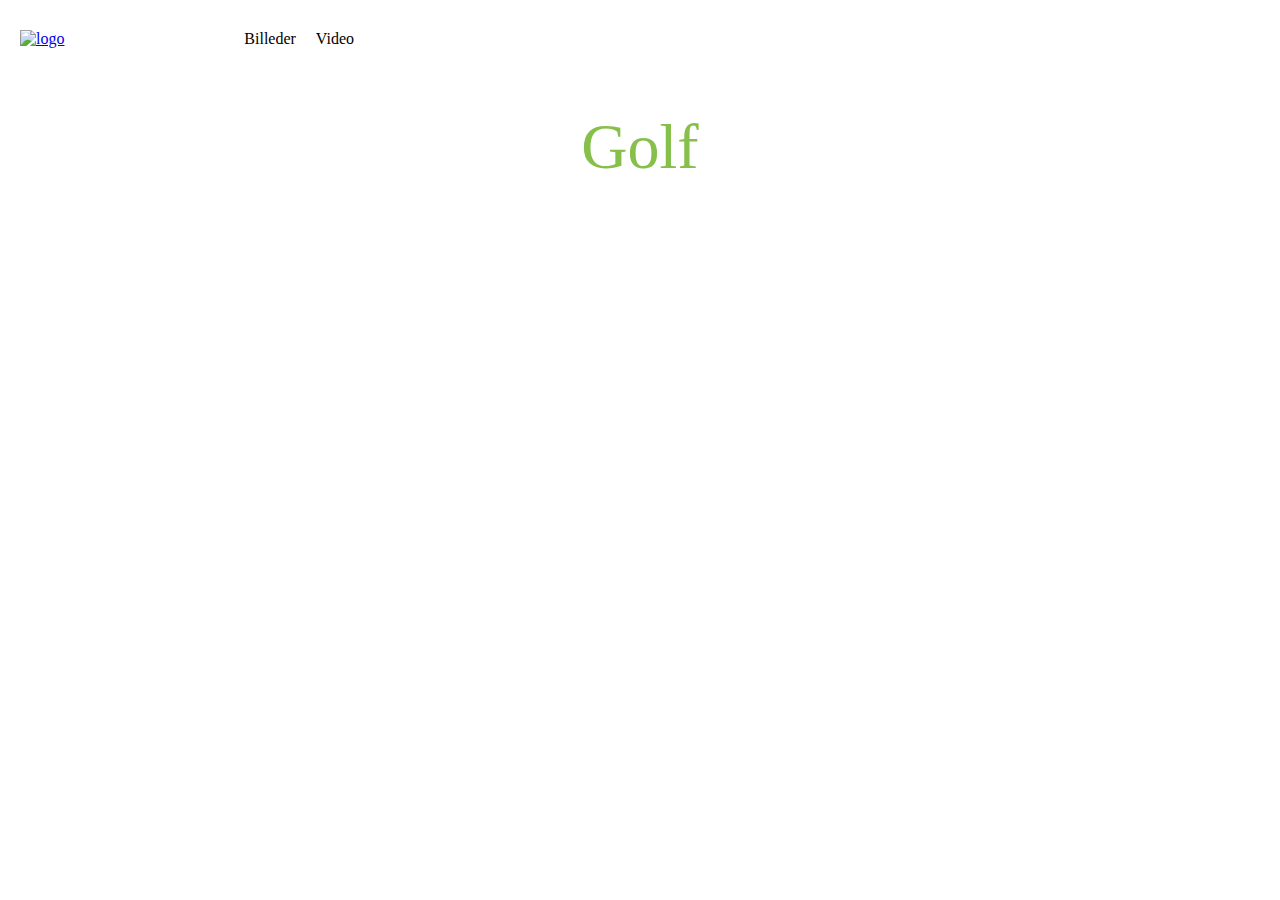
==== index.html @ 60ef6759 "første udkast" ====
<!DOCTYPE html>
<html lang="en">

<head>
    <meta charset="UTF-8">
    <meta http-equiv="X-UA-Compatible" content="IE=edge">
    <meta name="viewport" content="width=device-width, initial-scale=1.0">
    <link rel="stylesheet" href="style.css">
    <title>Video</title>
</head>

<body>
    <header>
        <div class="logo">
            <a href="index.html"> <img src="golf_billeder/Unknown.png" alt="logo"></a>
        </div>
        <nav>
            <ul class="menu">
                <li><a href="billeder.html">Billeder</a></li>
                <li><a href="video.html">Video</a></li>
            </ul>
        </nav>
    </header>
    <main>
        <h1>Golf</h1>
        <div> <img src="golf_billeder/billede1.HEIC" alt=""></div>
    </main>
</body>

</html>
---- style.css ----
* {
  margin: 0;
  padding: 0;
  box-sizing: border-box;
}

main {
  max-width: 1200px;
  margin: 0 auto 0 auto;
}

img {
  width: 100%;
  height: auto;
  display: block;
}

h1 {
  font-size: 4rem;
  font-weight: 100;
  color: rgb(134, 192, 75);
  margin-bottom: 1.5rem;
  margin-top: 2rem;
  text-align: center;
}

/************ MENU ************/
.logo {
  width: 20%;
}
header {
  display: flex;
  justify-content: space-between;
  align-items: center;
  padding: 20px;
  width: 30%;
}

nav {
  display: flex;
  align-items: center;
}

.menu {
  display: flex;
  list-style: none;
  margin: 0;
  padding: 0;
}

.menu a {
  display: block;
  padding: 10px;
  color: rgb(0, 0, 0);
  text-decoration: none;
  transition: color 0.3s;
}

/************************* VIDEO ***************************/
video {
  aspect-ratio: 16/9;
  width: 100%;
}
.video {
  display: grid;
  grid-template-columns: 1fr 1fr;
  gap: 10px;
}
iframe {
  aspect-ratio: 16/9;
  width: 100%;
  height: auto;
}
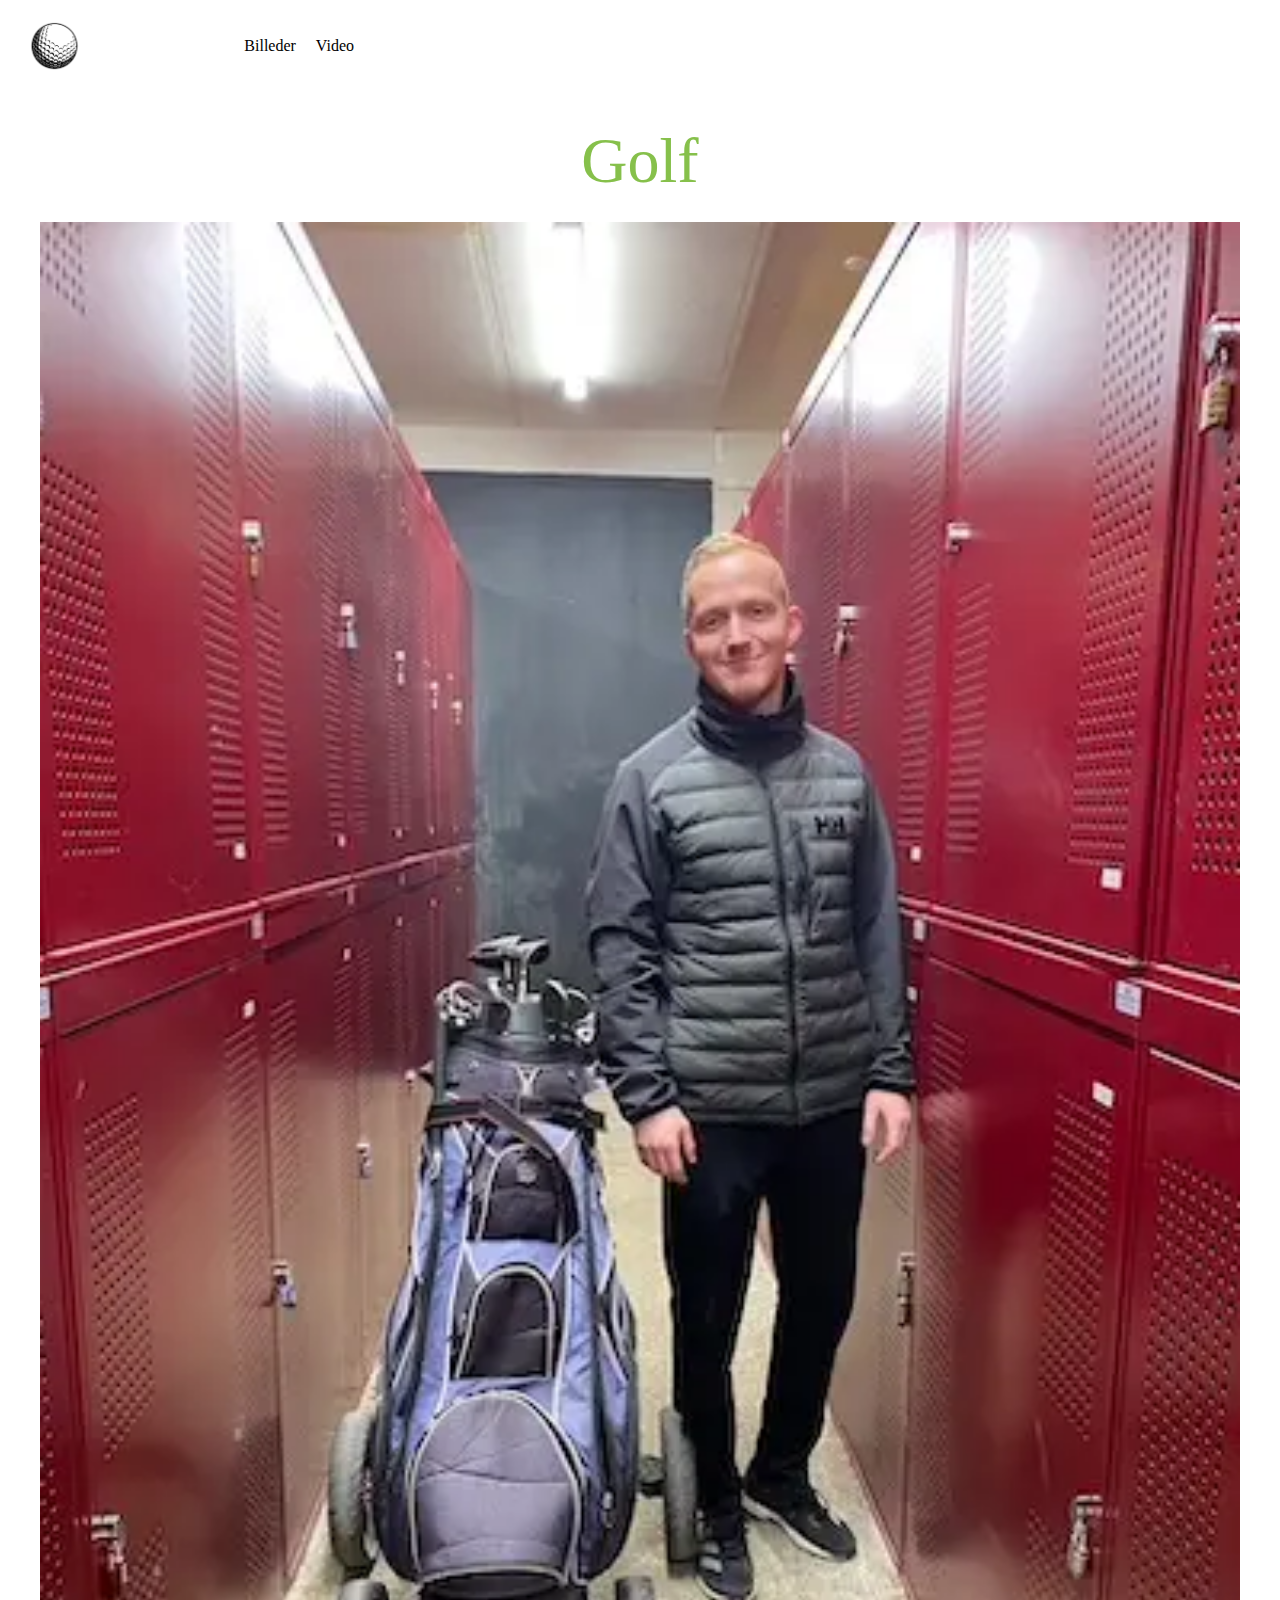
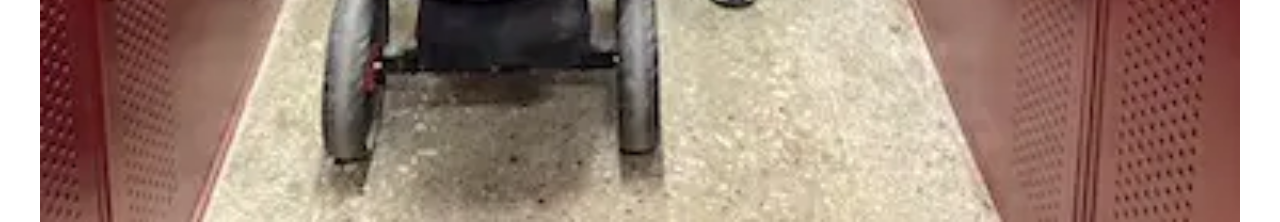
==== commit a19075e4: "version 2" ====
--- a/index.html
+++ b/index.html
@@ -23,7 +23,7 @@
     </header>
     <main>
         <h1>Golf</h1>
-        <div> <img src="golf_billeder/billede1.HEIC" alt=""></div>
+        <div> <img src="golf_billeder/billede1.webp" alt=""></div>
     </main>
 </body>
 
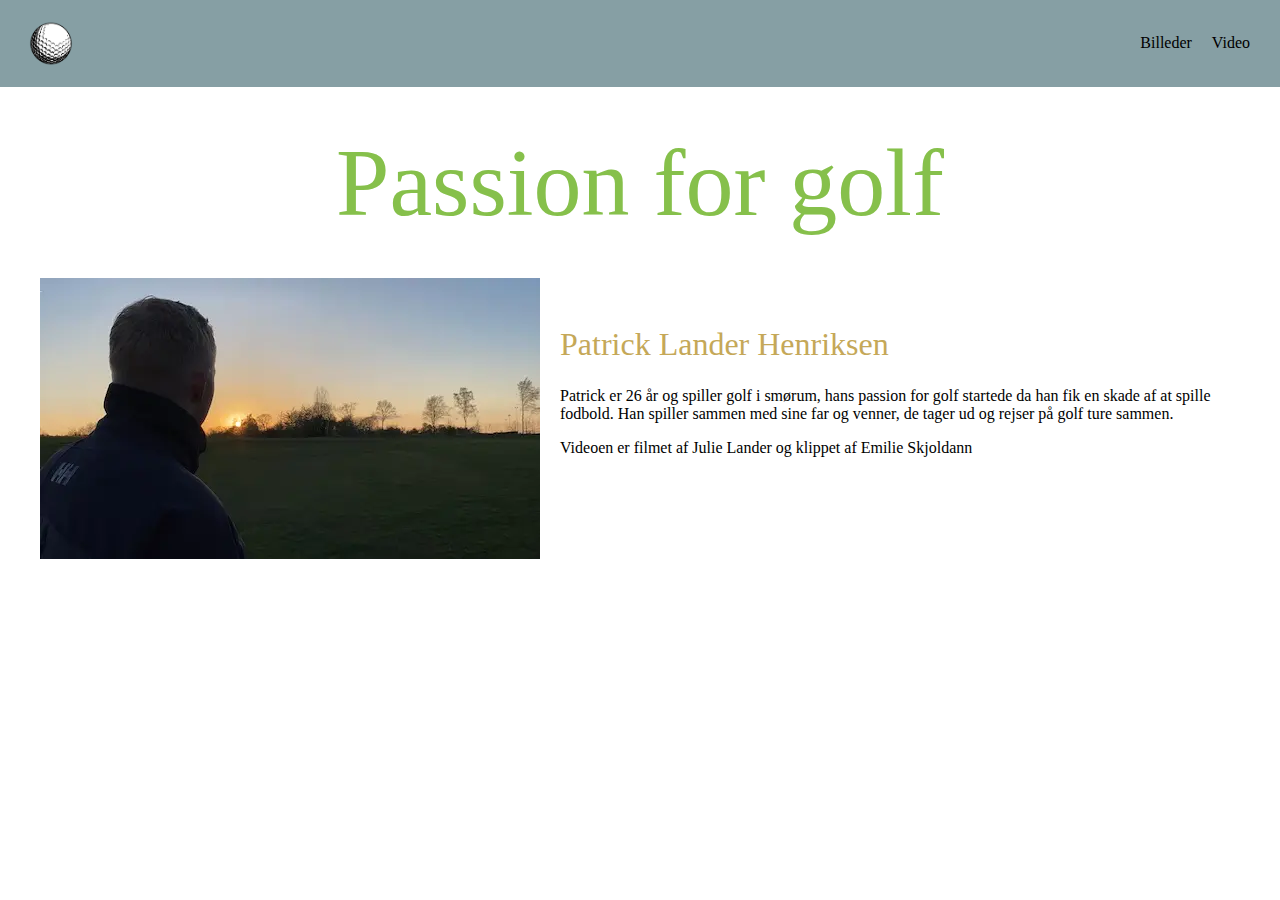
==== commit 83bc08ee: "version 3" ====
--- a/index.html
+++ b/index.html
@@ -6,6 +6,7 @@
     <meta http-equiv="X-UA-Compatible" content="IE=edge">
     <meta name="viewport" content="width=device-width, initial-scale=1.0">
     <link rel="stylesheet" href="style.css">
+    <link rel="stylesheet" href="layout.css">
     <title>Video</title>
 </head>
 
@@ -22,8 +23,18 @@
         </nav>
     </header>
     <main>
-        <h1>Golf</h1>
-        <div> <img src="golf_billeder/billede1.webp" alt=""></div>
+        <h1>Passion for golf</h1>
+        <section class="grid_1">
+            <div class="col"> <img src="golf_billeder/billede3.webp" alt=""></div>
+            <div class="col_05">
+                <h2>Patrick Lander Henriksen</h2>
+                <p> Patrick er 26 år og spiller golf i smørum, hans passion for golf startede da han fik en skade af at
+                    spille fodbold. Han spiller sammen med sine far og venner, de tager ud og rejser på golf ture
+                    sammen.</p>
+                <p>Videoen er filmet af Julie Lander og klippet af Emilie Skjoldann</p>
+
+            </div>
+        </section>
     </main>
 </body>
 
--- a/style.css
+++ b/style.css
@@ -16,29 +16,41 @@
 }
 
 h1 {
-  font-size: 4rem;
+  font-size: 6rem;
   font-weight: 100;
   color: rgb(134, 192, 75);
+  margin-bottom: 2.5rem;
+  margin-top: 2.5rem;
+  text-align: center;
+}
+h2 {
+  font-size: 2rem;
+  font-weight: 100;
+  color: rgb(197, 168, 88);
   margin-bottom: 1.5rem;
-  margin-top: 2rem;
-  text-align: center;
+  margin-top: 3rem;
+}
+
+p {
+  margin-top: 1rem;
+  margin-bottom: 1rem;
 }
 
 /************ MENU ************/
 .logo {
-  width: 20%;
+  width: 5%;
 }
 header {
   display: flex;
   justify-content: space-between;
   align-items: center;
   padding: 20px;
-  width: 30%;
+  background-color: #869fa4;
 }
 
 nav {
   display: flex;
-  align-items: center;
+  align-items: end;
 }
 
 .menu {
--- a/layout.css
+++ b/layout.css
@@ -0,0 +1,51 @@
+* {
+  margin: 0;
+  padding: 0;
+  box-sizing: border-box;
+}
+
+main {
+  max-width: 1200px;
+  margin: 0 auto 0 auto;
+}
+
+/****************** BILLEDER ****************/
+@media (min-width: 750px) {
+  .grid_1-1 {
+    display: grid;
+    grid-template-columns: 1fr 1fr;
+    gap: 20px;
+  }
+  .col1 {
+    grid-column: 1 / span 1;
+    grid-row: 1 / span 1;
+  }
+  .col2 {
+    grid-column: 2 span 1;
+    grid-row: 1 / span 1;
+  }
+  .col3 {
+    grid-column: 2 / span 1;
+    grid-row: 2 / span 1;
+  }
+  .col4 {
+    grid-column: 1 / span 1;
+    grid-row: 2 / span 1;
+  }
+}
+
+/************ FORSIDE ***********/
+@media (min-width: 750px) {
+  .grid_1 {
+    display: grid;
+    grid-template-columns: 1fr fr;
+    gap: 20px;
+  }
+  .col {
+    grid-column: 1 / span 1;
+  }
+  .col_05 {
+    grid-column: 2 / span 1;
+    grid-row: 1 / span 1;
+  }
+}
